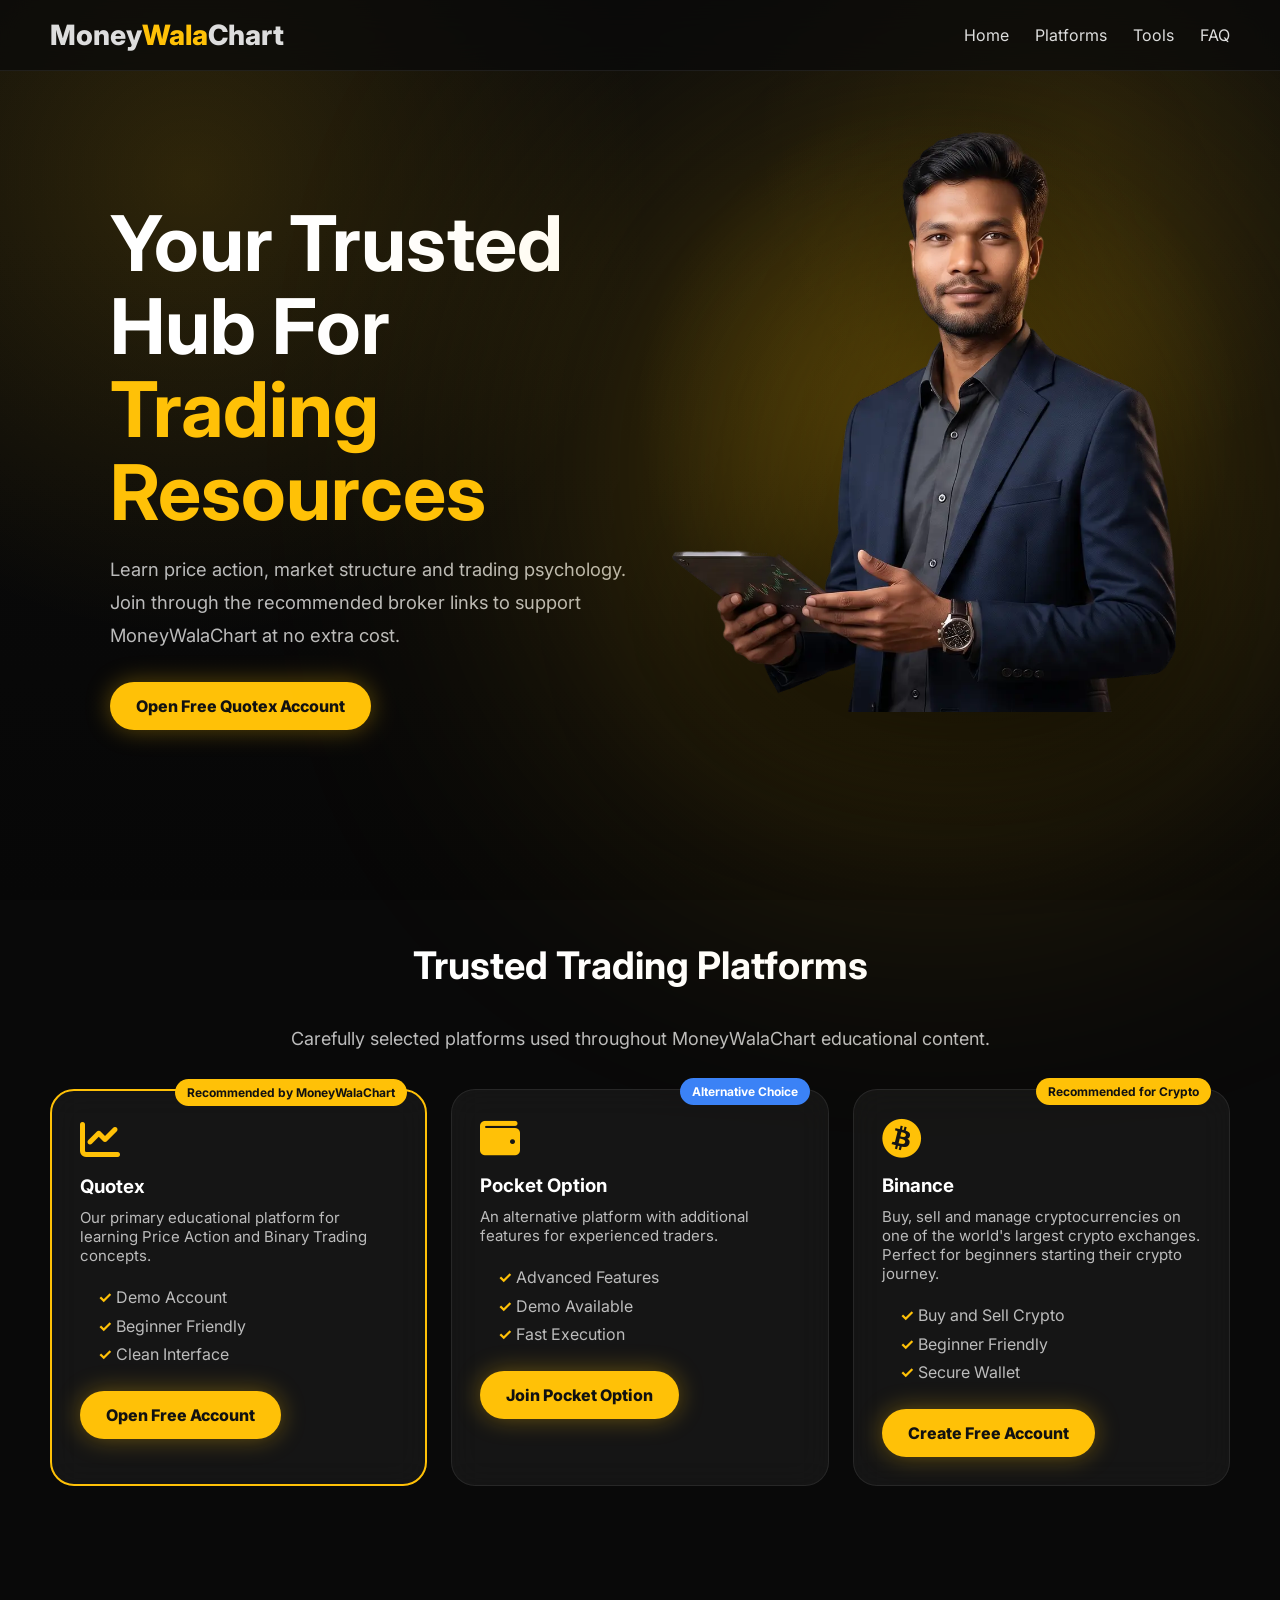
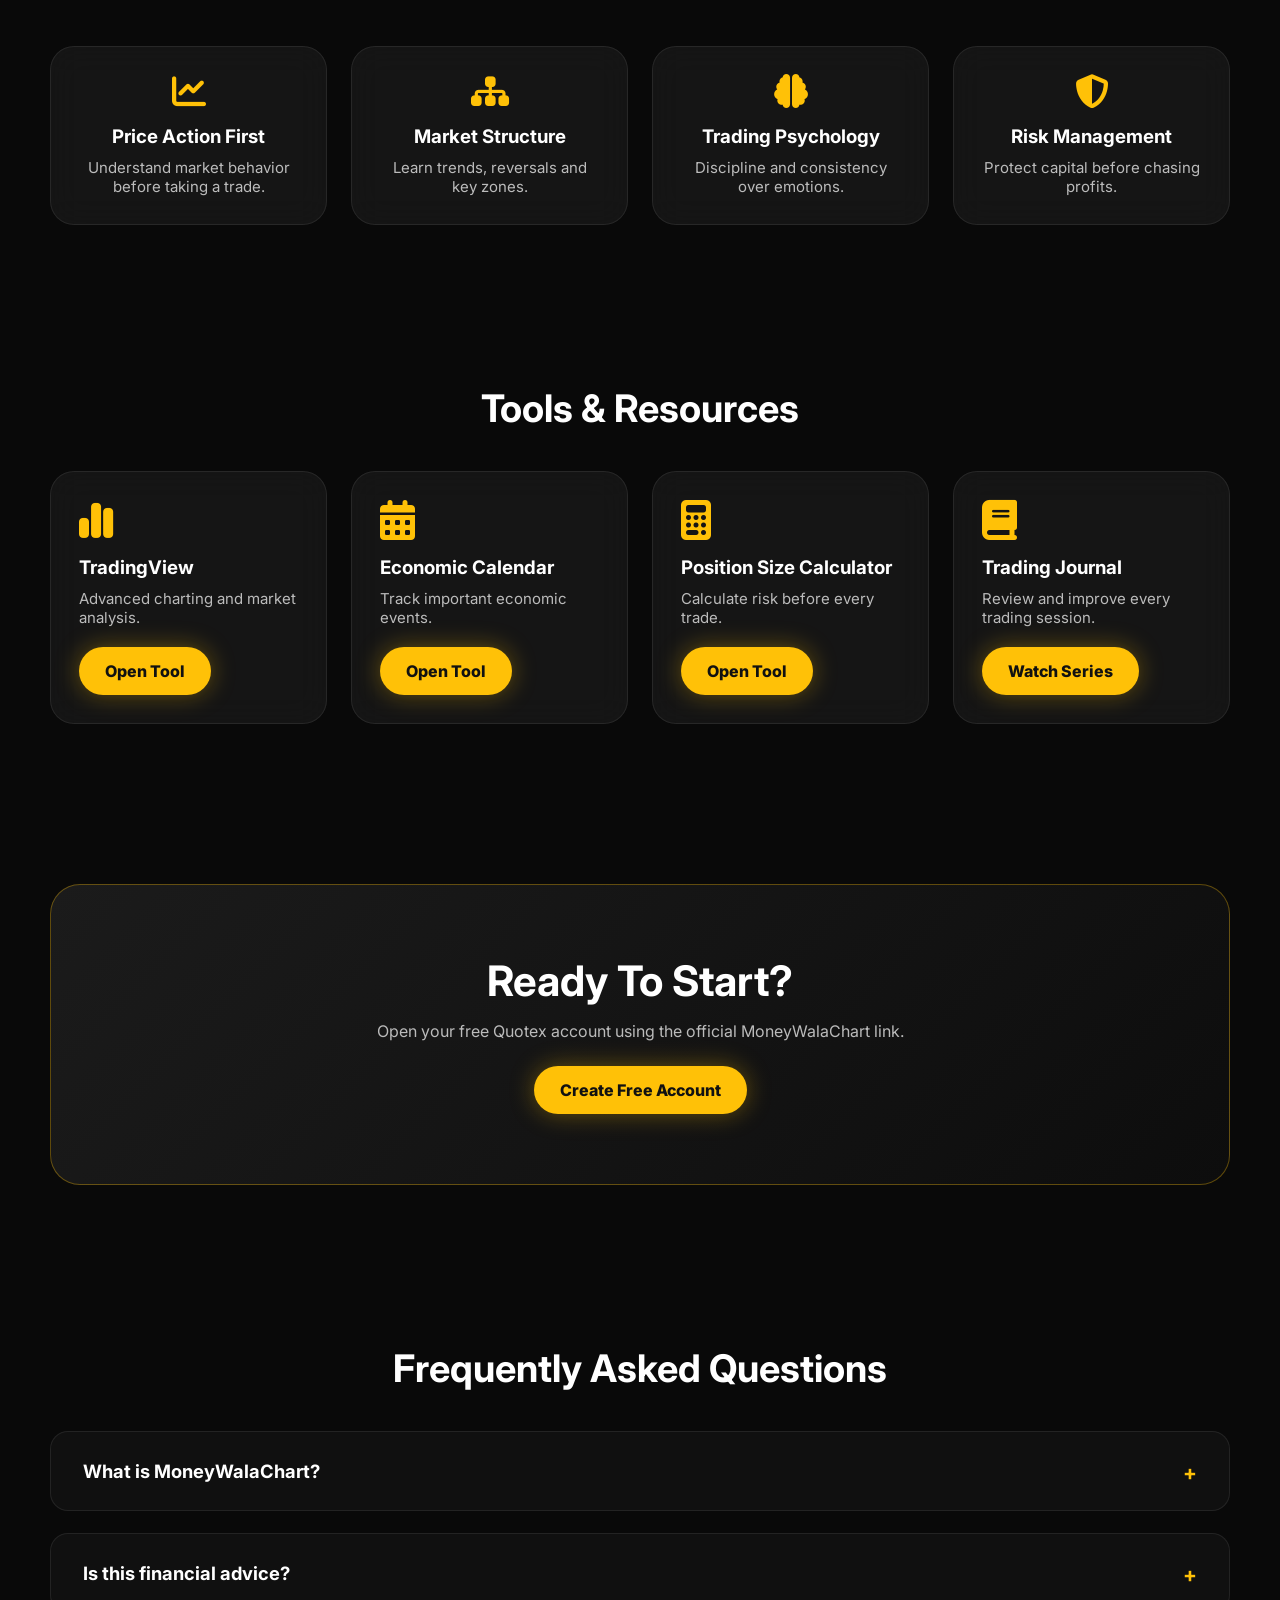
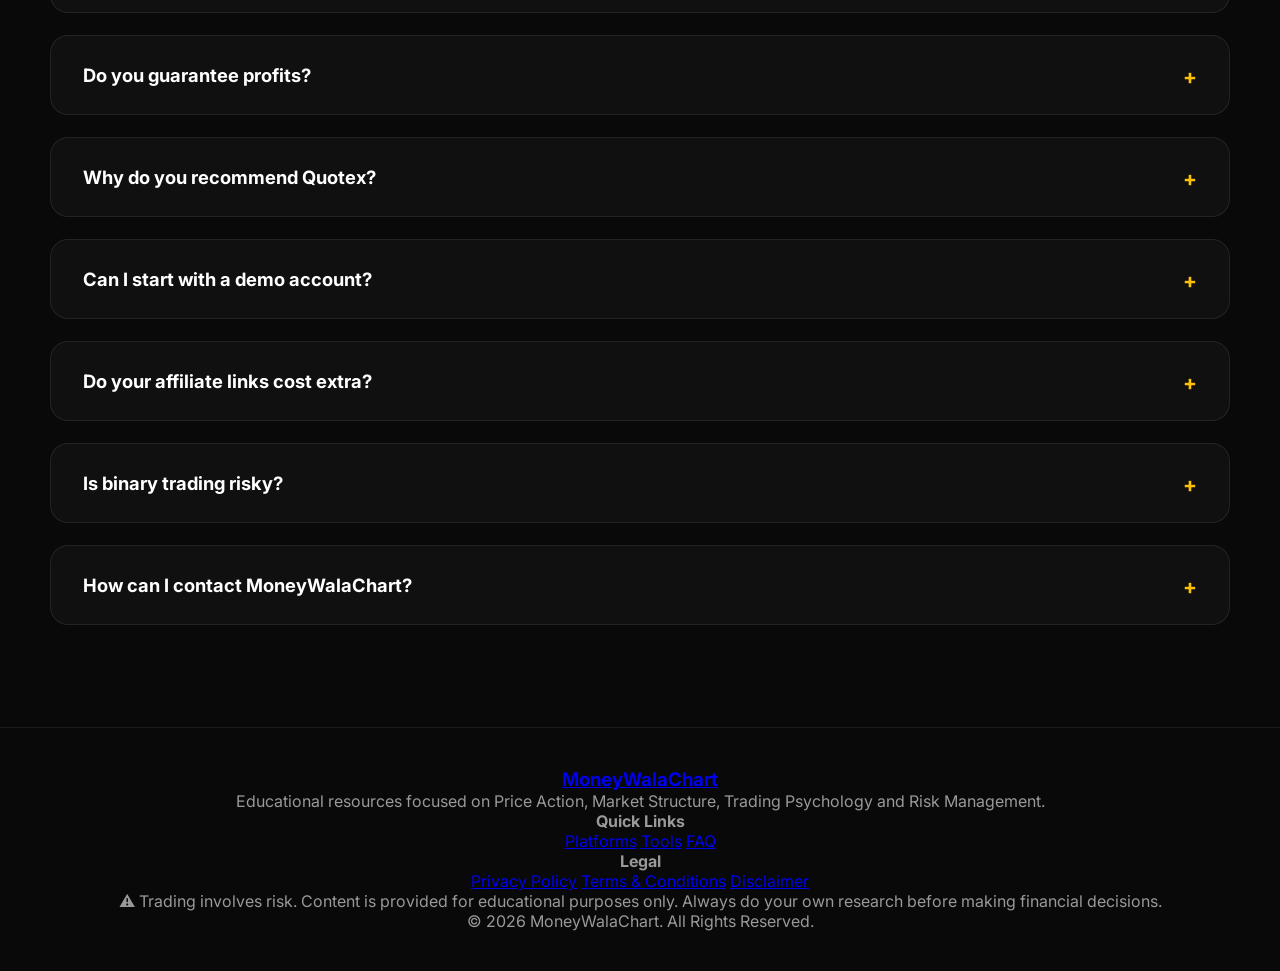
==== index.html @ 5bb5e5fd "Added Binance Referral Link" ====
<!DOCTYPE html>
<html lang="en">
<head>
<meta charset="UTF-8">
<meta name="viewport" content="width=device-width,initial-scale=1">
<title>MoneyWalaChart | Price Action & Binary Trading Education</title>
<link rel="preconnect" href="https://fonts.googleapis.com">
<link rel="preconnect" href="https://fonts.gstatic.com" crossorigin>
<link href="https://fonts.googleapis.com/css2?family=Inter:wght@300;400;600;700;800&display=swap" rel="stylesheet">
<link rel="stylesheet" href="https://cdnjs.cloudflare.com/ajax/libs/font-awesome/6.7.2/css/all.min.css">
<link rel="stylesheet" href="assets/css/style.css">
<!-- Microsoft Clarity -->
<script type="text/javascript">
    (function(c,l,a,r,i,t,y){
        c[a]=c[a]||function(){(c[a].q=c[a].q||[]).push(arguments)};
        t=l.createElement(r);t.async=1;t.src="https://www.clarity.ms/tag/"+i;
        y=l.getElementsByTagName(r)[0];y.parentNode.insertBefore(t,y);
    })(window, document, "clarity", "script", "xj2qyeyoki");
</script>
<!-- Google tag (gtag.js) -->
<script async src="https://www.googletagmanager.com/gtag/js?id=G-Y97266GNBR"></script>
<script>
  window.dataLayer = window.dataLayer || [];
  function gtag(){dataLayer.push(arguments);}
  gtag('js', new Date());

  gtag('config', 'G-Y97266GNBR');
</script>
<!-- SEO -->
<meta name="description" content="Learn Price Action, Market Structure, Risk Management and Trading Psychology through educational content. Explore trusted trading platforms and free trading resources with MoneyWalaChart.">
<link rel="canonical" href="https://moneywalachart.github.io/">
<meta name="robots" content="index,follow">
<meta name="theme-color" content="#FFC107">
<meta name="author" content="MoneyWalaChart">
<meta name="google-site-verification" content="qe-yt8z_mfNlDHAOHx_ZPufcwCNrk4VILTlRYwv19xI" />
<!-- Open Graph -->
<meta property="og:type" content="website">
<meta property="og:title" content="MoneyWalaChart">
<meta property="og:description" content="Price Action • Market Structure • Trading Psychology">
<meta property="og:image" content="https://moneywalachart.github.io/assets/images/og-image.jpg">
<meta property="og:url"  content="https://moneywalachart.github.io/">
<!-- Twitter Card -->
<meta name="twitter:card" content="summary_large_image">
<meta name="twitter:title" content="MoneyWalaChart">
<meta name="twitter:description"
content="Learn Price Action, Market Structure, Risk Management and Trading Psychology.">
<meta name="twitter:image"
content="https://moneywalachart.github.io/assets/images/og-image.jpg">
<!-- Favicons -->
<link rel="icon" href="/favicon/favicon.ico" sizes="any">
<link rel="icon" type="image/png" sizes="32x32" href="/favicon/favicon-32x32.png">
<link rel="icon" type="image/png" sizes="16x16" href="/favicon/favicon-16x16.png">
<link rel="apple-touch-icon" sizes="180x180" href="/favicon/apple-touch-icon.png">
<link rel="manifest" href="/favicon/site.webmanifest">
<meta name="theme-color" content="#111111">

</head>
<body>
<nav>
  <div class="wrap nav">
    <a href="index.html" class="logo">
      Money<span>Wala</span>Chart
    </a>

    <ul>
        <li><a href="/">Home</a></li>
      <li><a href="#platforms">Platforms</a></li>
      <li><a href="#tools">Tools</a></li>
      <li><a href="#faq">FAQ</a></li>
    </ul>
  </div>
</nav>

<div class="wrap hero reveal">
<div>
<h1>Your Trusted Hub For <span class="gold">Trading Resources</span></h1>
<p class="lead">Learn price action, market structure and trading psychology. Join through the recommended broker links to support MoneyWalaChart at no extra cost.</p>
<a class="btn" href="https://broker-qx.pro/sign-up/?lid=767871">Open Free Quotex Account</a>
</div>
<div class="hero-image">

    <div class="glow"></div>

<img
    src="assets/images/hero-vishal.webp"
    alt="Vishal Singh Rana - MoneyWalaChart"
    loading="eager"
    decoding="async">
</div>
</div>

<section class="wrap sec reveal" id="platforms">
<h2 class="title">Trusted Trading Platforms</h2>
<p class="lead" style="text-align:center;max-width:700px;margin:0 auto 40px;">Carefully selected platforms used throughout MoneyWalaChart educational content.</p>
<div class="grid">
<div class="card recommended">
<div class="badge">Recommended by MoneyWalaChart</div>
<i class="fa-solid fa-chart-line"></i>
<h3>Quotex</h3>
<p>Our primary educational platform for learning Price Action and Binary Trading concepts.</p>
<ul style="margin:18px 0 22px 18px;color:#bcbcbc;line-height:1.8">
<li>Demo Account</li><li>Beginner Friendly</li><li>Clean Interface</li>
</ul>
<a class="btn" href="https://broker-qx.pro/?lid=767869">Open Free Account</a>
</div>
<div class="card">
<div class="badge" style="background:#3b82f6;color:#fff;">Alternative Choice</div>
<i class="fa-solid fa-wallet"></i>
<h3>Pocket Option</h3>
<p>An alternative platform with additional features for experienced traders.</p>
<ul style="margin:18px 0 22px 18px;color:#bcbcbc;line-height:1.8">
<li>Advanced Features</li><li>Demo Available</li><li>Fast Execution</li>
</ul>
<a class="btn" href="https://po-ru4.click/cabinet/demo-quick-high-low?utm_campaign=820329&utm_source=affiliate&utm_medium=sr&a=iCI3W9sjIU4Jrz&al=1588134&ac=smart-link&cid=906223&code=WELCOME50">Join Pocket Option</a>
</div>
<div class="card">
<div class="badge">Recommended for Crypto</div>
<i class="fa-brands fa-bitcoin"></i>
<h3>Binance</h3>
<p>Buy, sell and manage cryptocurrencies on one of the world's largest crypto exchanges. Perfect for beginners starting their crypto journey.</p>
<ul style="margin:18px 0 22px 18px;color:#bcbcbc;line-height:1.8">
<li>Buy and Sell Crypto</li><li>Beginner Friendly</li><li>Secure Wallet</li>
</ul>
<a class="btn" href="https://www.binance.com/register?ref=CV0YC70D">Create Free Account</a>
</div>
</div></section>

<section class="wrap sec reveal">
<div class="grid trust-strip">
<div class="card"><i class="fa-solid fa-chart-line"></i><h3>Price Action First</h3><p>Understand market behavior before taking a trade.</p></div>
<div class="card"><i class="fa-solid fa-sitemap"></i><h3>Market Structure</h3><p>Learn trends, reversals and key zones.</p></div>
<div class="card"><i class="fa-solid fa-brain"></i><h3>Trading Psychology</h3><p>Discipline and consistency over emotions.</p></div>
<div class="card"><i class="fa-solid fa-shield-halved"></i><h3>Risk Management</h3><p>Protect capital before chasing profits.</p></div>
</div></section>

<section class="wrap sec reveal" id="tools">
<h2 class="title">Tools & Resources</h2>
<div class="grid">
<div class="card"><i class="fa-solid fa-chart-simple"></i><h3>TradingView</h3><p>Advanced charting and market analysis.</p><br><a class="btn" target="_blank" href="https://www.tradingview.com/">Open Tool</a></div>
<div class="card"><i class="fa-solid fa-calendar-days"></i><h3>Economic Calendar</h3><p>Track important economic events.</p><br><a class="btn" target="_blank" href="https://www.forexfactory.com/calendar">Open Tool</a></div>
<div class="card"><i class="fa-solid fa-calculator"></i><h3>Position Size Calculator</h3><p>Calculate risk before every trade.</p><br><a class="btn" target="_blank" href="https://www.myfxbook.com/forex-calculators/position-size">Open Tool</a></div>
<div class="card"><i class="fa-solid fa-book"></i><h3>Trading Journal</h3><p>Review and improve every trading session.</p><br><a class="btn" href="https://www.youtube.com/playlist?list=PLpbm7ZF7KRvDIVCNud8b6r1x9hRGQ7nwN">Watch Series</a></div>
</div>
</section>

<section class="wrap sec reveal">
<div class="cta">
<h2 style="font-size:42px;margin-bottom:15px">Ready To Start?</h2>
<p style="color:#bbb;margin-bottom:25px">Open your free Quotex account using the official MoneyWalaChart link.</p>
<a class="btn" href="https://broker-qx.pro/sign-up/?lid=767871">Create Free Account</a>
</div>
</section>

<section class="wrap sec faq reveal" id="faq">
<h2 class="title">Frequently Asked Questions</h2>
<details><summary>What is MoneyWalaChart?</summary><p>MoneyWalaChart is an educational platform focused on Price Action, Market Structure, Risk Management and Trading Psychology.</p></details>
<details><summary>Is this financial advice?</summary><p>No. Everything shared is for educational purposes only and should not be treated as financial or investment advice.</p></details>
<details><summary>Do you guarantee profits?</summary><p>No. Trading involves substantial risk and no profits are guaranteed.</p></details>
<details><summary>Why do you recommend Quotex?</summary><p>It is one of the platforms used in our educational demonstrations. Always evaluate whether it suits your own needs.</p></details>
<details><summary>Can I start with a demo account?</summary><p>Yes. We strongly recommend practicing on a demo account before risking real money.</p></details>
<details><summary>Do your affiliate links cost extra?</summary><p>No. If you register through our links we may earn a commission at no extra cost to you.</p></details>
<details><summary>Is binary trading risky?</summary><p>Yes. Only trade money you can afford to lose.</p></details>
<details><summary>How can I contact MoneyWalaChart?</summary><p>For now, the best place is through the YouTube channel and future contact page.</p></details>
</section>

<footer>
    <div class="footer-container">

        <div class="footer-brand">
            <h3>
<a href="/" class="footer-logo">
Money<span>Wala</span>Chart
</a>
</h3>
            <p>
                Educational resources focused on Price Action,
                Market Structure, Trading Psychology and Risk Management.
            </p>
        </div>

        <div class="footer-links">

            <div class="footer-column">
                <h4>Quick Links</h4>

                <a href="#platforms">Platforms</a>
                <a href="#tools">Tools</a>
                <a href="#faq">FAQ</a>
            </div>

            <div class="footer-column">
                <h4>Legal</h4>

                <a href="/pages/privacy.html">Privacy Policy</a>

                <a href="/pages/terms.html">Terms & Conditions</a>

                <a href="/pages/disclaimer.html">Disclaimer</a>
            </div>

        </div>

    </div>

    <div class="footer-bottom">

        <p>
            ⚠ Trading involves risk. Content is provided for educational purposes only.
            Always do your own research before making financial decisions.
        </p>

        <p>
            © 2026 MoneyWalaChart. All Rights Reserved.
        </p>

    </div>

</footer>

<script src="assets/js/script.js"></script>
</body>
</html>
---- assets/css/style.css ----
*{margin:0;padding:0;box-sizing:border-box}
html{scroll-behavior:smooth}
body{font-family:Inter,sans-serif;background:#090909;color:#fff}
body:before{content:"";position:fixed;inset:0;background:
radial-gradient(circle at 15% 20%,rgba(255,193,7,.15),transparent 35%),
radial-gradient(circle at 85% 15%,rgba(255,193,7,.08),transparent 25%),
linear-gradient(#0b0b0b,#070707);z-index:-2}
.wrap{max-width:1180px;margin:auto;padding:0 20px}
nav{position:sticky;top:0;background:rgba(10,10,10,.75);backdrop-filter:blur(16px);border-bottom:1px solid rgba(255,255,255,.08);z-index:99}
.nav{display:flex;justify-content:space-between;align-items:center;padding:18px 0}
.logo{font-size:28px;font-weight:800}.logo span{color:#ffc107}
nav ul{display:flex;list-style:none;gap:26px}
nav a{text-decoration:none;color:#ddd}
.btn{display:inline-block;background:#ffc107;color:#111;padding:14px 26px;border-radius:999px;font-weight:800;text-decoration:none;box-shadow:0 0 25px rgba(255,193,7,.35);transition:.3s}
.btn:hover{transform:translateY(-3px)}
.hero{display:grid;grid-template-columns:1.1fr 1fr;gap:20px;align-items:center;padding:90px 0;min-height:85vh;}
h1{font-size:58px;line-height:1.1;margin-bottom:18px}
.gold{color:#ffc107}
.lead{color:#bbb;font-size:18px;margin-bottom:30px}
.mock{height:420px;border-radius:28px;background:linear-gradient(145deg,#161616,#0d0d0d);border:1px solid rgba(255,255,255,.08);display:flex;align-items:center;justify-content:center;position:relative;overflow:hidden}
.mock:before{content:"📈";font-size:140px;opacity:.12}
.mock:after{content:"";position:absolute;width:240px;height:240px;border-radius:50%;background:#ffc10722;filter:blur(60px)}
.sec{padding:80px 0}
.title{text-align:center;font-size:38px;margin-bottom:40px}
.grid{display:grid;grid-template-columns:repeat(auto-fit,minmax(250px,1fr));gap:24px}
.card{background:rgba(255,255,255,.05);backdrop-filter:blur(16px);border:1px solid rgba(255,255,255,.08);padding:28px;border-radius:24px;transition:.35s}
.card:hover{transform:translateY(-8px);border-color:#ffc107}
.card i{font-size:40px;color:#ffc107;margin-bottom:16px}
.card h3{margin-bottom:10px}
.card p{color:#bcbcbc;font-size:15px}
.recommended{border:2px solid #ffc107;position:relative}
.badge{position:absolute;top:-12px;right:18px;background:#ffc107;color:#111;padding:6px 12px;border-radius:999px;font-size:12px;font-weight:700}
.stats{display:grid;grid-template-columns:repeat(4,1fr);gap:20px;text-align:center}
.stat{padding:25px;background:#101010;border-radius:18px}
.stat h2{color:#ffc107;font-size:40px}
.faq details{background:#111;padding:18px;border-radius:16px;margin:12px 0}
.cta{background:linear-gradient(135deg,#1b1b1b,#0d0d0d);padding:70px;border-radius:30px;text-align:center;border:1px solid #ffc10755}
footer{padding:40px 0;color:#999;text-align:center;border-top:1px solid rgba(255,255,255,.08)}
.reveal{opacity:0;transform:translateY(30px);transition:1s}
.reveal.show{opacity:1;transform:none}
@media(max-width:850px){
.hero{grid-template-columns:1fr}
h1{font-size:42px}
nav ul{display:none}
.stats{grid-template-columns:repeat(2,1fr)}
}
  
  .hero-image{
    position:relative;
    display:flex;
    justify-content:center;
    align-items:center;
    margin-right:-30px;
}

.hero-image img{

    width:115%;
    max-width:620px;

    z-index:2;

    position:relative;

    filter:drop-shadow(0 35px 70px rgba(0,0,0,.55));

    animation:float 5s ease-in-out infinite;
    
    transform: translateY(-60px);
  background: radial-gradient(circle, rgba(255,193,7,.18), transparent 70%);
}

.glow{

    position:absolute;

    width:650px;

    height:650px;

    background:#ffc107;

    border-radius:50%;

    filter:blur(160px);

    opacity:.28;

}

@keyframes float{

0%{

transform:translateY(0px);

}

50%{

transform:translateY(-10px);

}

100%{

transform:translateY(0px);

}

}


/* FAQ Premium Update */
.faq details{
  margin-bottom:22px;
  padding:28px 32px;
  border:1px solid rgba(255,255,255,.08);
  border-radius:18px;
  background:rgba(255,255,255,.03);
  transition:.35s ease;
}
.faq details[open]{
  border-color:#FFC10755;
  box-shadow:0 0 0 1px rgba(255,193,7,.15),0 10px 30px rgba(0,0,0,.25);
}
.faq summary{
  cursor:pointer;
  font-size:1.15rem;
  font-weight:700;
  list-style:none;
  margin:0;
}
.faq summary::-webkit-details-marker{display:none;}
.faq summary::after{
  content:'+';
  float:right;
  color:#FFC107;
  font-size:1.3rem;
  transition:.3s;
}
.faq details[open] summary::after{content:'−';transform:rotate(180deg);}
.faq details p{
  margin-top:18px;
  line-height:1.9;
  color:#cfcfcf;
}


/* MWWS v0.4 Responsive Hero Fix */
.hero{
padding-left:clamp(24px,5vw,60px);
padding-right:clamp(24px,5vw,60px);
}
.hero h1{
font-size:clamp(2.5rem,7vw,4.8rem);
line-height:1.08;
}
.hero .lead{
font-size:clamp(1rem,2.5vw,1.15rem);
line-height:1.8;
max-width:640px;
}
@media (max-width:768px){
.hero{
grid-template-columns:1fr;
gap:42px;
padding:90px 24px 60px;
text-align:left;
}
.hero-image{
justify-content:center!important;
margin-right:0!important;
}
.hero-image img{
width:min(100%,340px)!important;
transform:none!important;
}
.btn{
width:100%;
text-align:center;
}
nav .nav{
padding-left:20px;
padding-right:20px;
}
.faq details{
padding:28px 24px;
margin-bottom:18px;
}
.faq details p{
margin-top:18px;
line-height:1.9;
}
}

.trust-strip .card{text-align:center}
.trust-strip .card i{font-size:34px}
#platforms .card ul{padding-left:0;list-style:none}
#platforms .card ul li:before{content:'✓ ';color:#FFC107;font-weight:bold}
#platforms .lead{color:#bcbcbc}
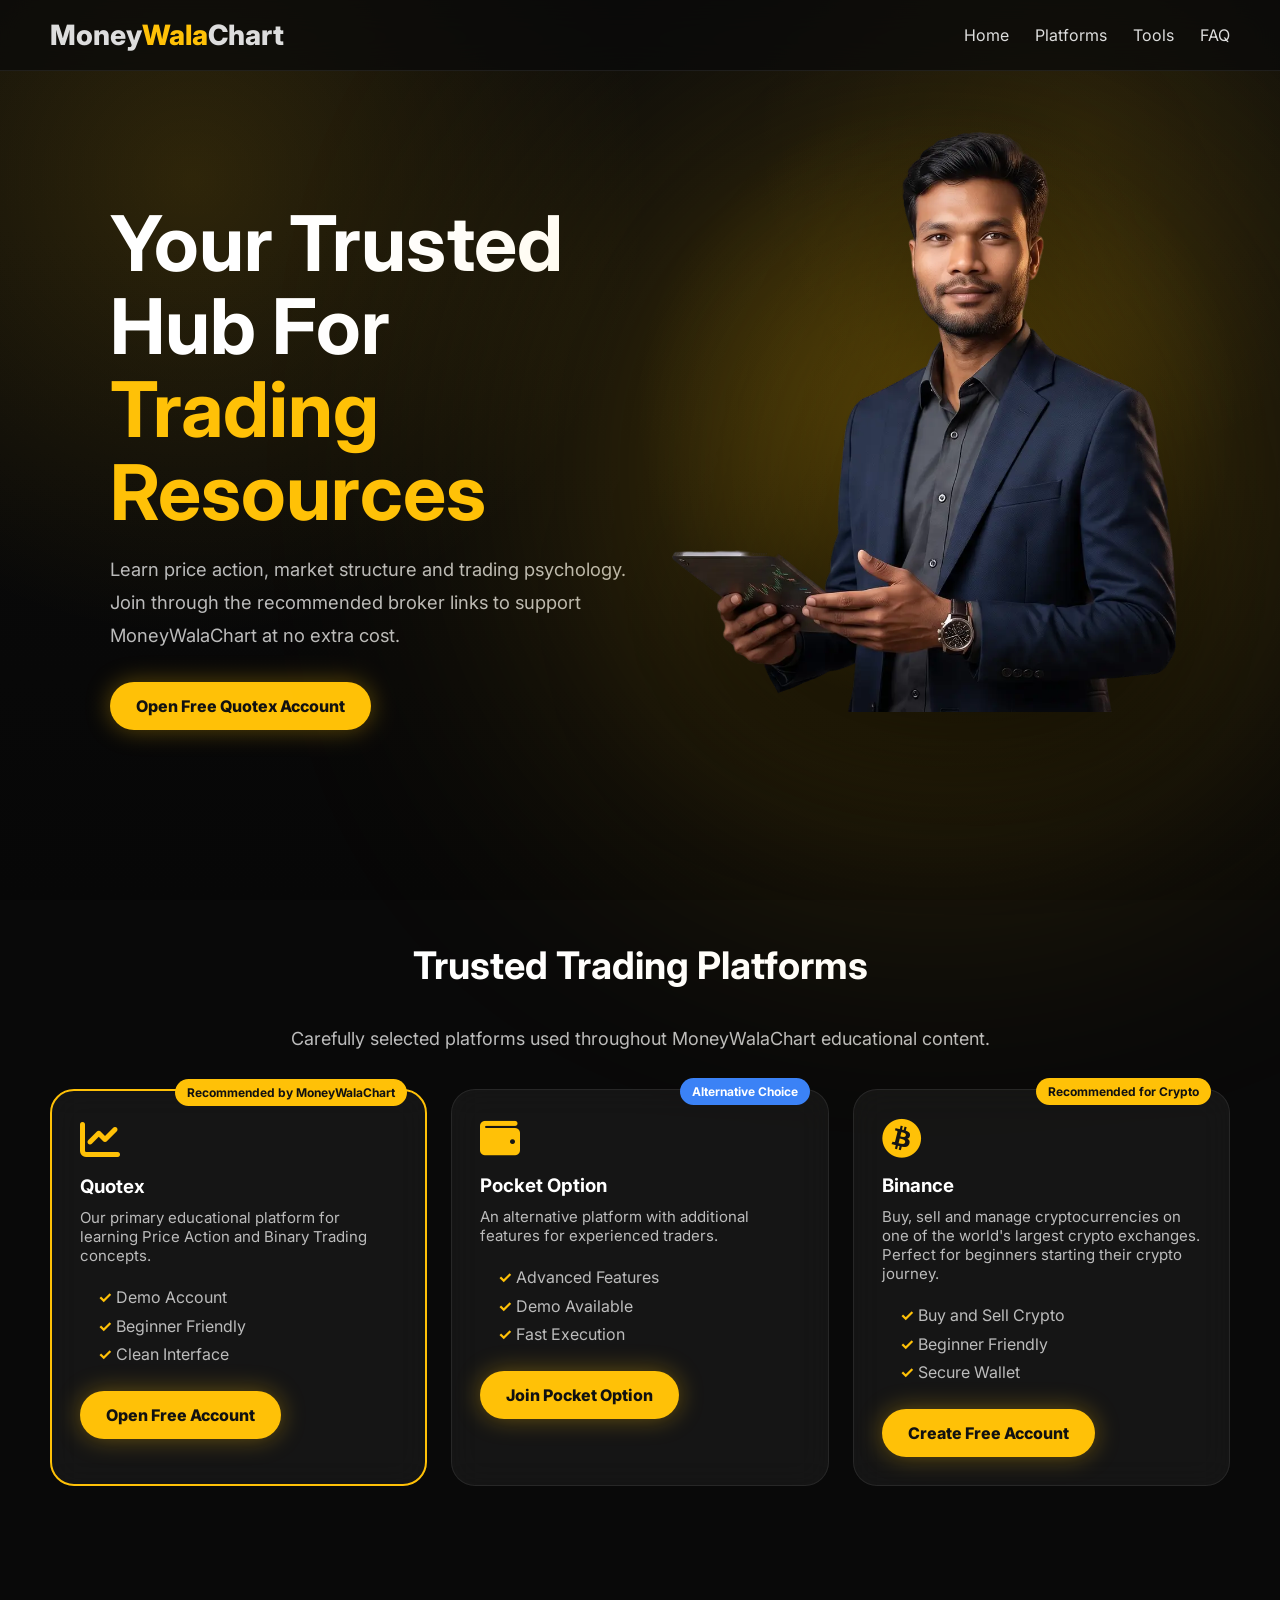
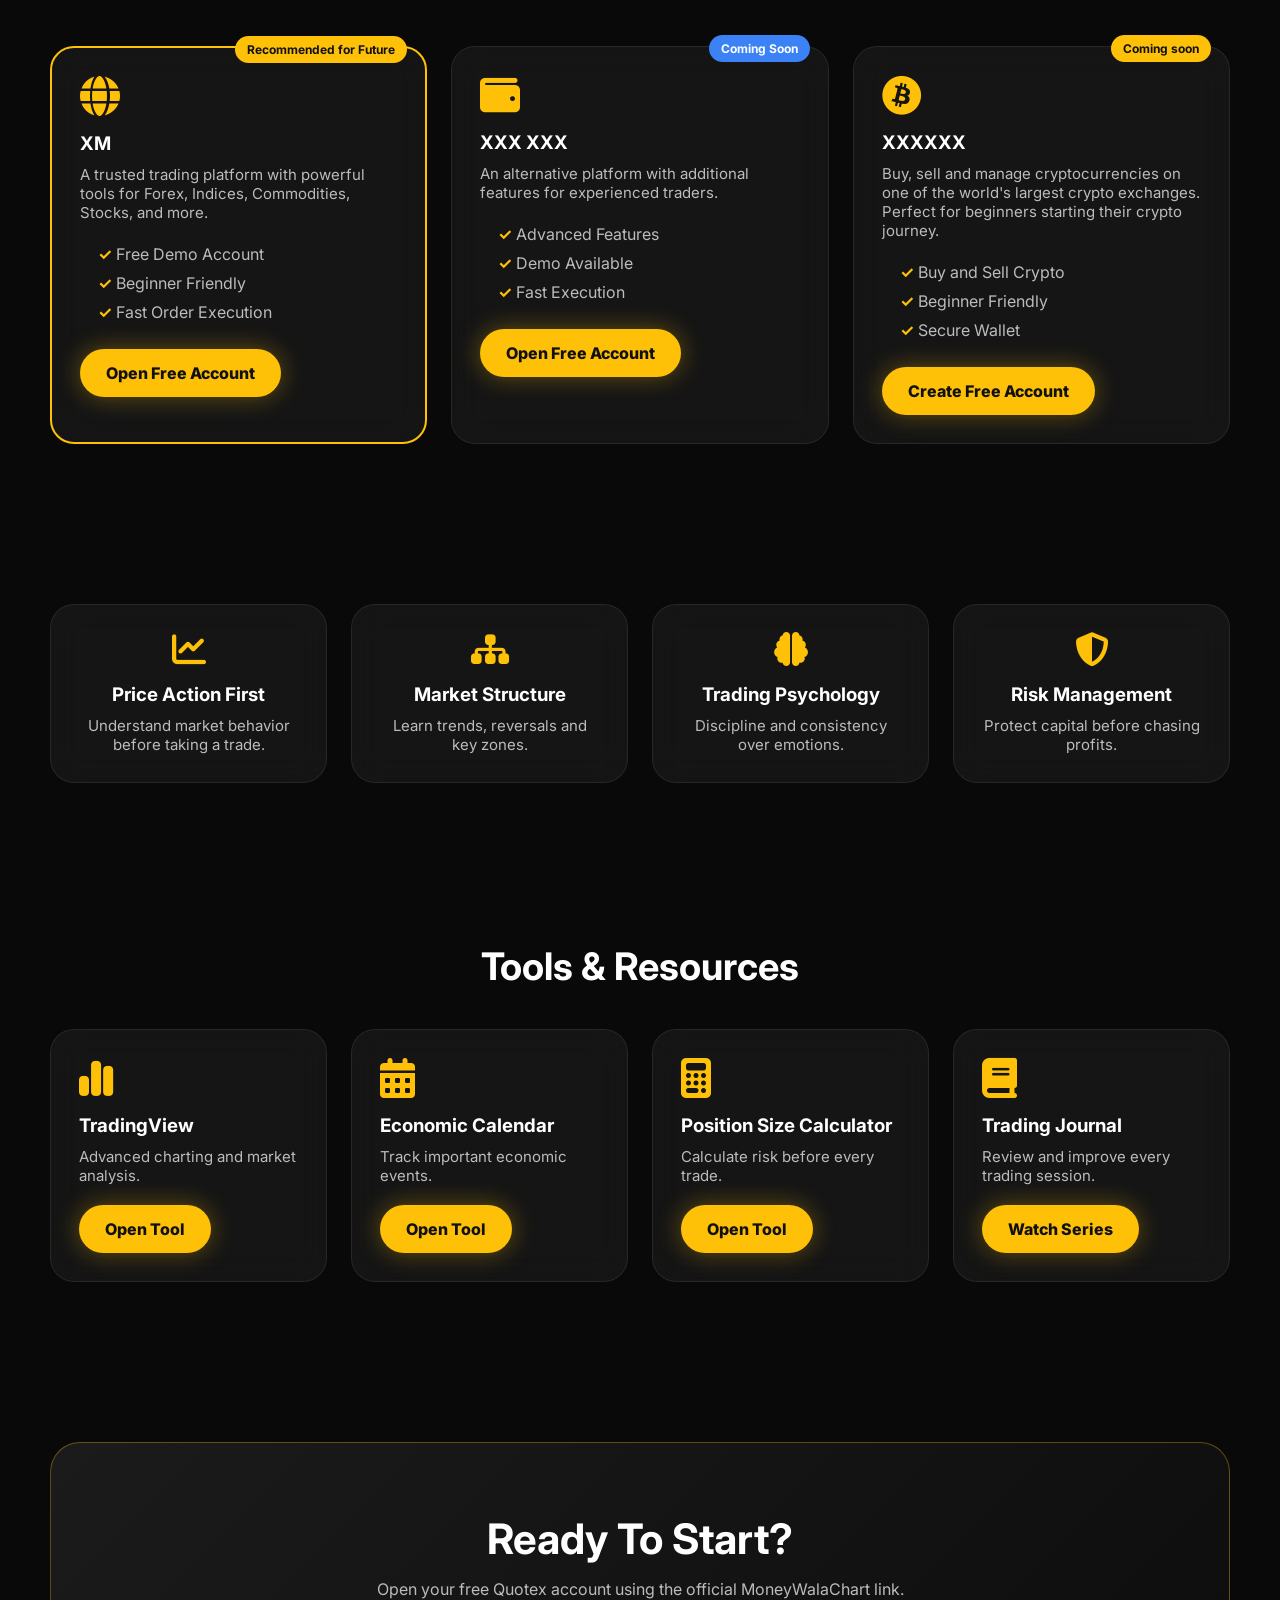
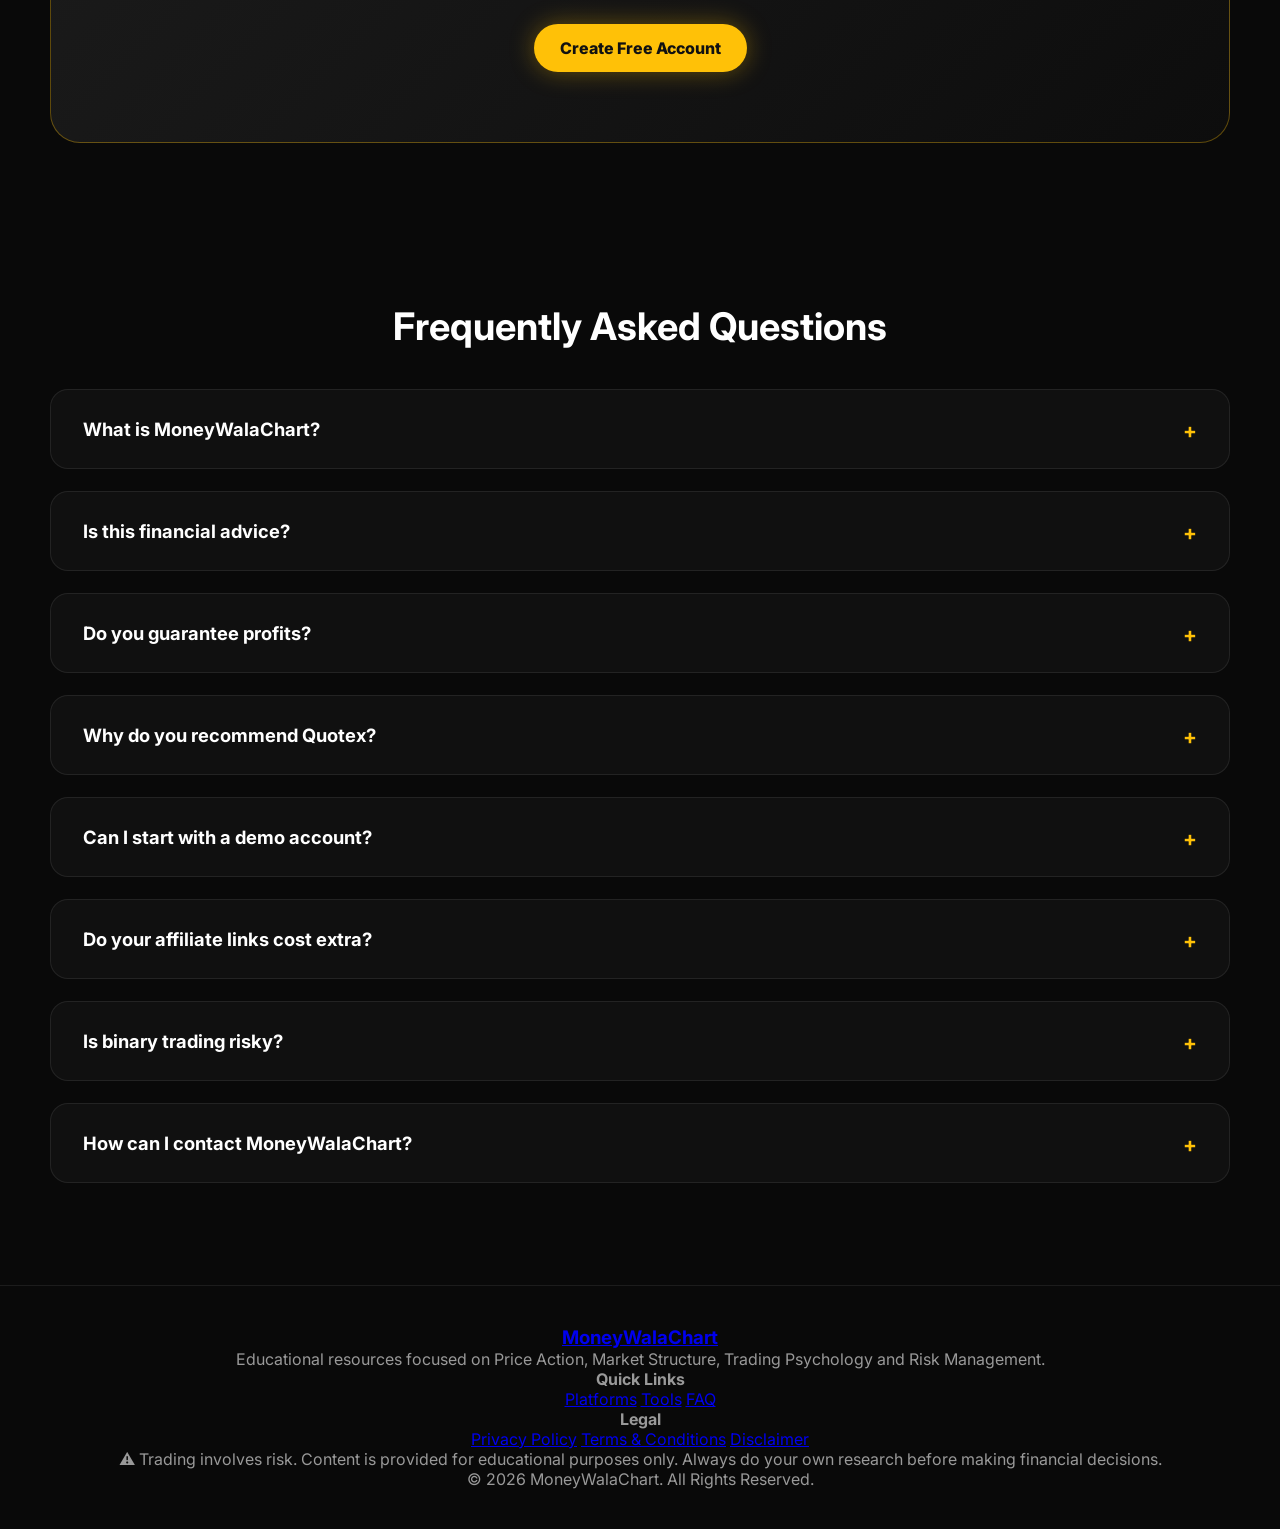
==== commit 6e036fdb: "Added Sections" ====
--- a/index.html
+++ b/index.html
@@ -101,7 +101,7 @@
 <ul style="margin:18px 0 22px 18px;color:#bcbcbc;line-height:1.8">
 <li>Demo Account</li><li>Beginner Friendly</li><li>Clean Interface</li>
 </ul>
-<a class="btn" href="https://broker-qx.pro/?lid=767869">Open Free Account</a>
+<a class="btn" href="https://broker-qx.pro/sign-up/?lid=767871">Open Free Account</a>
 </div>
 <div class="card">
 <div class="badge" style="background:#3b82f6;color:#fff;">Alternative Choice</div>
@@ -111,7 +111,7 @@
 <ul style="margin:18px 0 22px 18px;color:#bcbcbc;line-height:1.8">
 <li>Advanced Features</li><li>Demo Available</li><li>Fast Execution</li>
 </ul>
-<a class="btn" href="https://po-ru4.click/cabinet/demo-quick-high-low?utm_campaign=820329&utm_source=affiliate&utm_medium=sr&a=iCI3W9sjIU4Jrz&al=1588134&ac=smart-link&cid=906223&code=WELCOME50">Join Pocket Option</a>
+<a class="btn" href="https://u3.shortink.io/register?utm_campaign=820329&utm_source=affiliate&utm_medium=sr&a=iCI3W9sjIU4Jrz&al=1781253&ac=registrationwebsite&cid=968921&code=50START">Join Pocket Option</a>
 </div>
 <div class="card">
 <div class="badge">Recommended for Crypto</div>
@@ -122,6 +122,40 @@
 <li>Buy and Sell Crypto</li><li>Beginner Friendly</li><li>Secure Wallet</li>
 </ul>
 <a class="btn" href="https://www.binance.com/register?ref=CV0YC70D">Create Free Account</a>
+</div>
+</div></section>
+
+<section class="wrap sec reveal" id="platforms">
+<div class="grid">
+<div class="card recommended">
+<div class="badge">Recommended for Future</div>
+<i class="fa-solid fa-globe"></i>
+<h3>XM</h3>
+<p>A trusted trading platform with powerful tools for Forex, Indices, Commodities, Stocks, and more.</p>
+<ul style="margin:18px 0 22px 18px;color:#bcbcbc;line-height:1.8">
+<li>Free Demo Account</li><li>Beginner Friendly</li><li>Fast Order Execution</li>
+</ul>
+<a class="btn" href="https://affs.click/YX56B">Open Free Account</a>
+</div>
+<div class="card">
+<div class="badge" style="background:#3b82f6;color:#fff;">Coming Soon</div>
+<i class="fa-solid fa-wallet"></i>
+<h3>XXX XXX</h3>
+<p>An alternative platform with additional features for experienced traders.</p>
+<ul style="margin:18px 0 22px 18px;color:#bcbcbc;line-height:1.8">
+<li>Advanced Features</li><li>Demo Available</li><li>Fast Execution</li>
+</ul>
+<a class="btn" href="###">Open Free Account</a>
+</div>
+<div class="card">
+<div class="badge">Coming soon</div>
+<i class="fa-brands fa-bitcoin"></i>
+<h3>XXXXXX</h3>
+<p>Buy, sell and manage cryptocurrencies on one of the world's largest crypto exchanges. Perfect for beginners starting their crypto journey.</p>
+<ul style="margin:18px 0 22px 18px;color:#bcbcbc;line-height:1.8">
+<li>Buy and Sell Crypto</li><li>Beginner Friendly</li><li>Secure Wallet</li>
+</ul>
+<a class="btn" href="###">Create Free Account</a>
 </div>
 </div></section>
 
@@ -136,10 +170,10 @@
 <section class="wrap sec reveal" id="tools">
 <h2 class="title">Tools & Resources</h2>
 <div class="grid">
-<div class="card"><i class="fa-solid fa-chart-simple"></i><h3>TradingView</h3><p>Advanced charting and market analysis.</p><br><a class="btn" target="_blank" href="https://www.tradingview.com/">Open Tool</a></div>
+<div class="card"><i class="fa-solid fa-chart-simple"></i><h3>TradingView</h3><p>Advanced charting and market analysis.</p><br><a class="btn" target="_blank" href="https://in.tradingview.com/?aff_id=168829">Open Tool</a></div>
 <div class="card"><i class="fa-solid fa-calendar-days"></i><h3>Economic Calendar</h3><p>Track important economic events.</p><br><a class="btn" target="_blank" href="https://www.forexfactory.com/calendar">Open Tool</a></div>
 <div class="card"><i class="fa-solid fa-calculator"></i><h3>Position Size Calculator</h3><p>Calculate risk before every trade.</p><br><a class="btn" target="_blank" href="https://www.myfxbook.com/forex-calculators/position-size">Open Tool</a></div>
-<div class="card"><i class="fa-solid fa-book"></i><h3>Trading Journal</h3><p>Review and improve every trading session.</p><br><a class="btn" href="https://www.youtube.com/playlist?list=PLpbm7ZF7KRvDIVCNud8b6r1x9hRGQ7nwN">Watch Series</a></div>
+<div class="card"><i class="fa-solid fa-book"></i><h3>Trading Journal</h3><p>Review and improve every trading session.</p><br><a class="btn" href="https://www.youtube.com/playlist?list=PLJ0Ptmvsag3c">Watch Series</a></div>
 </div>
 </section>
 
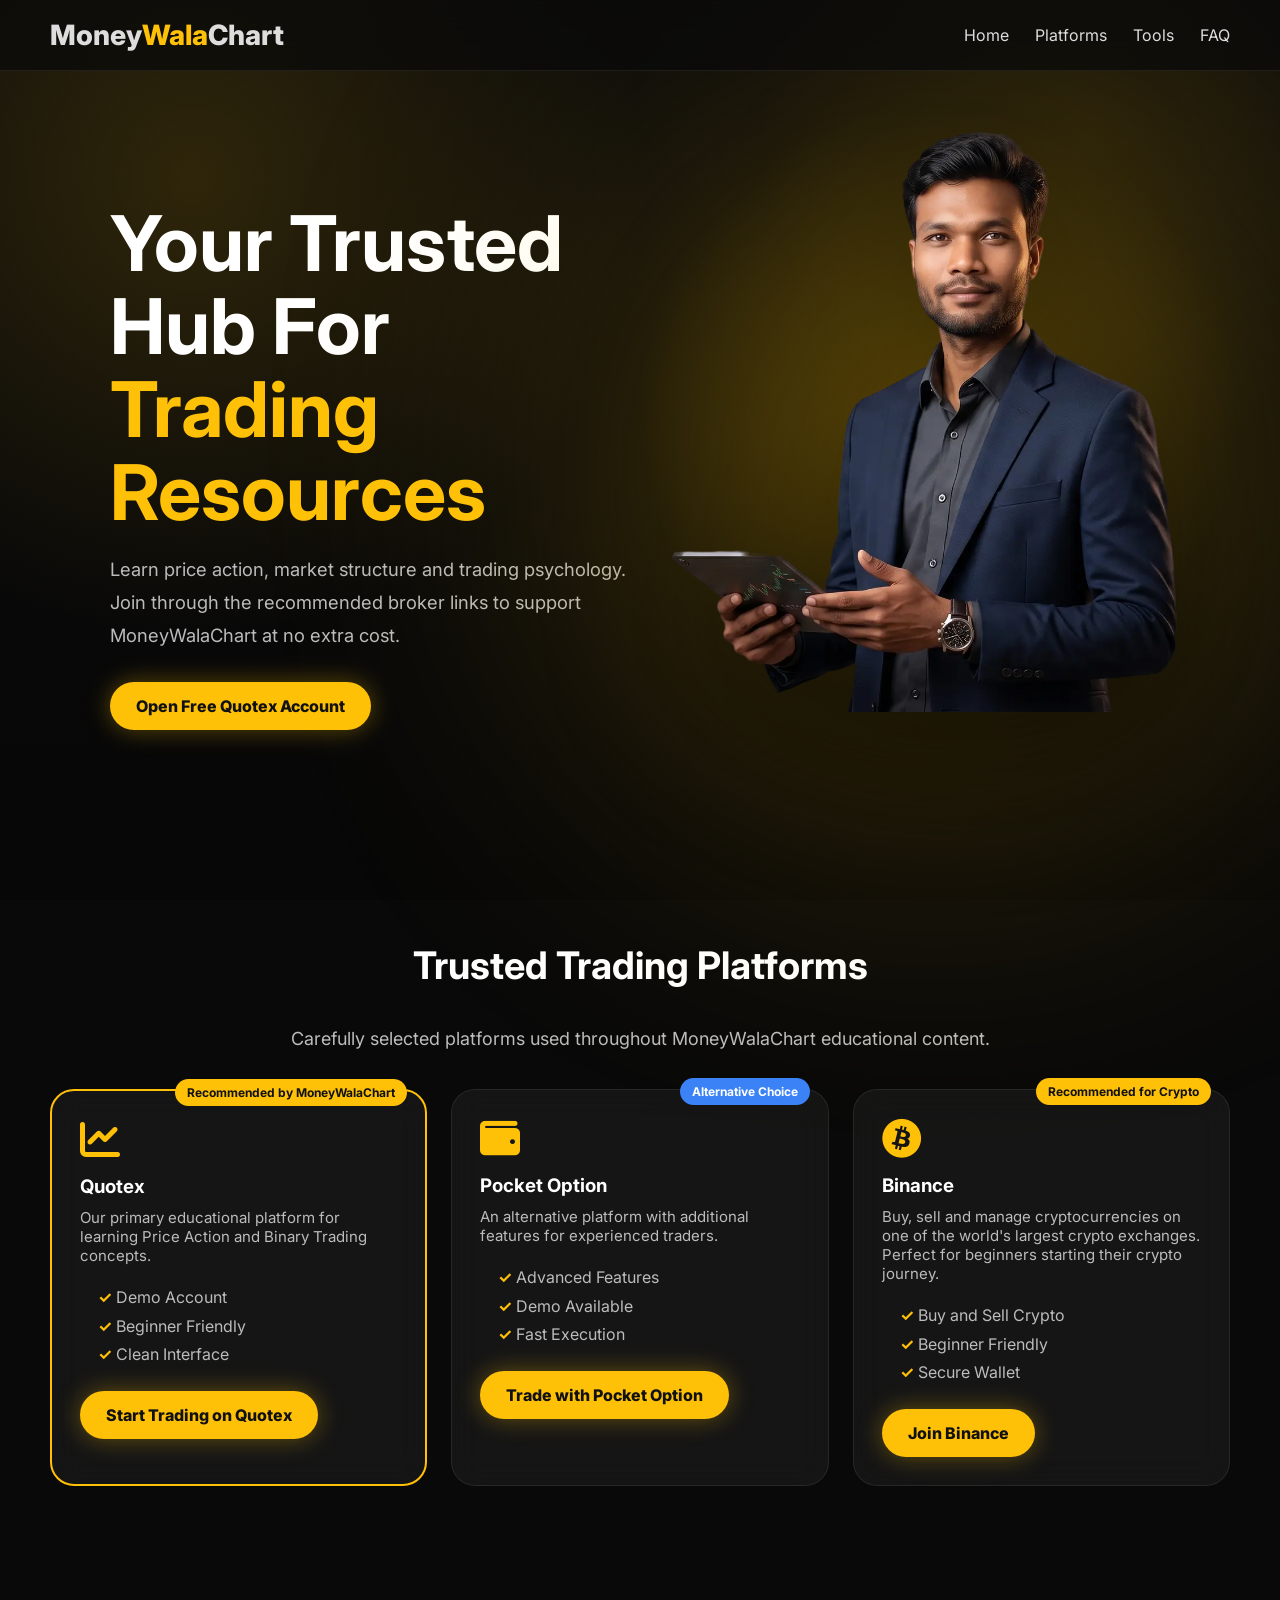
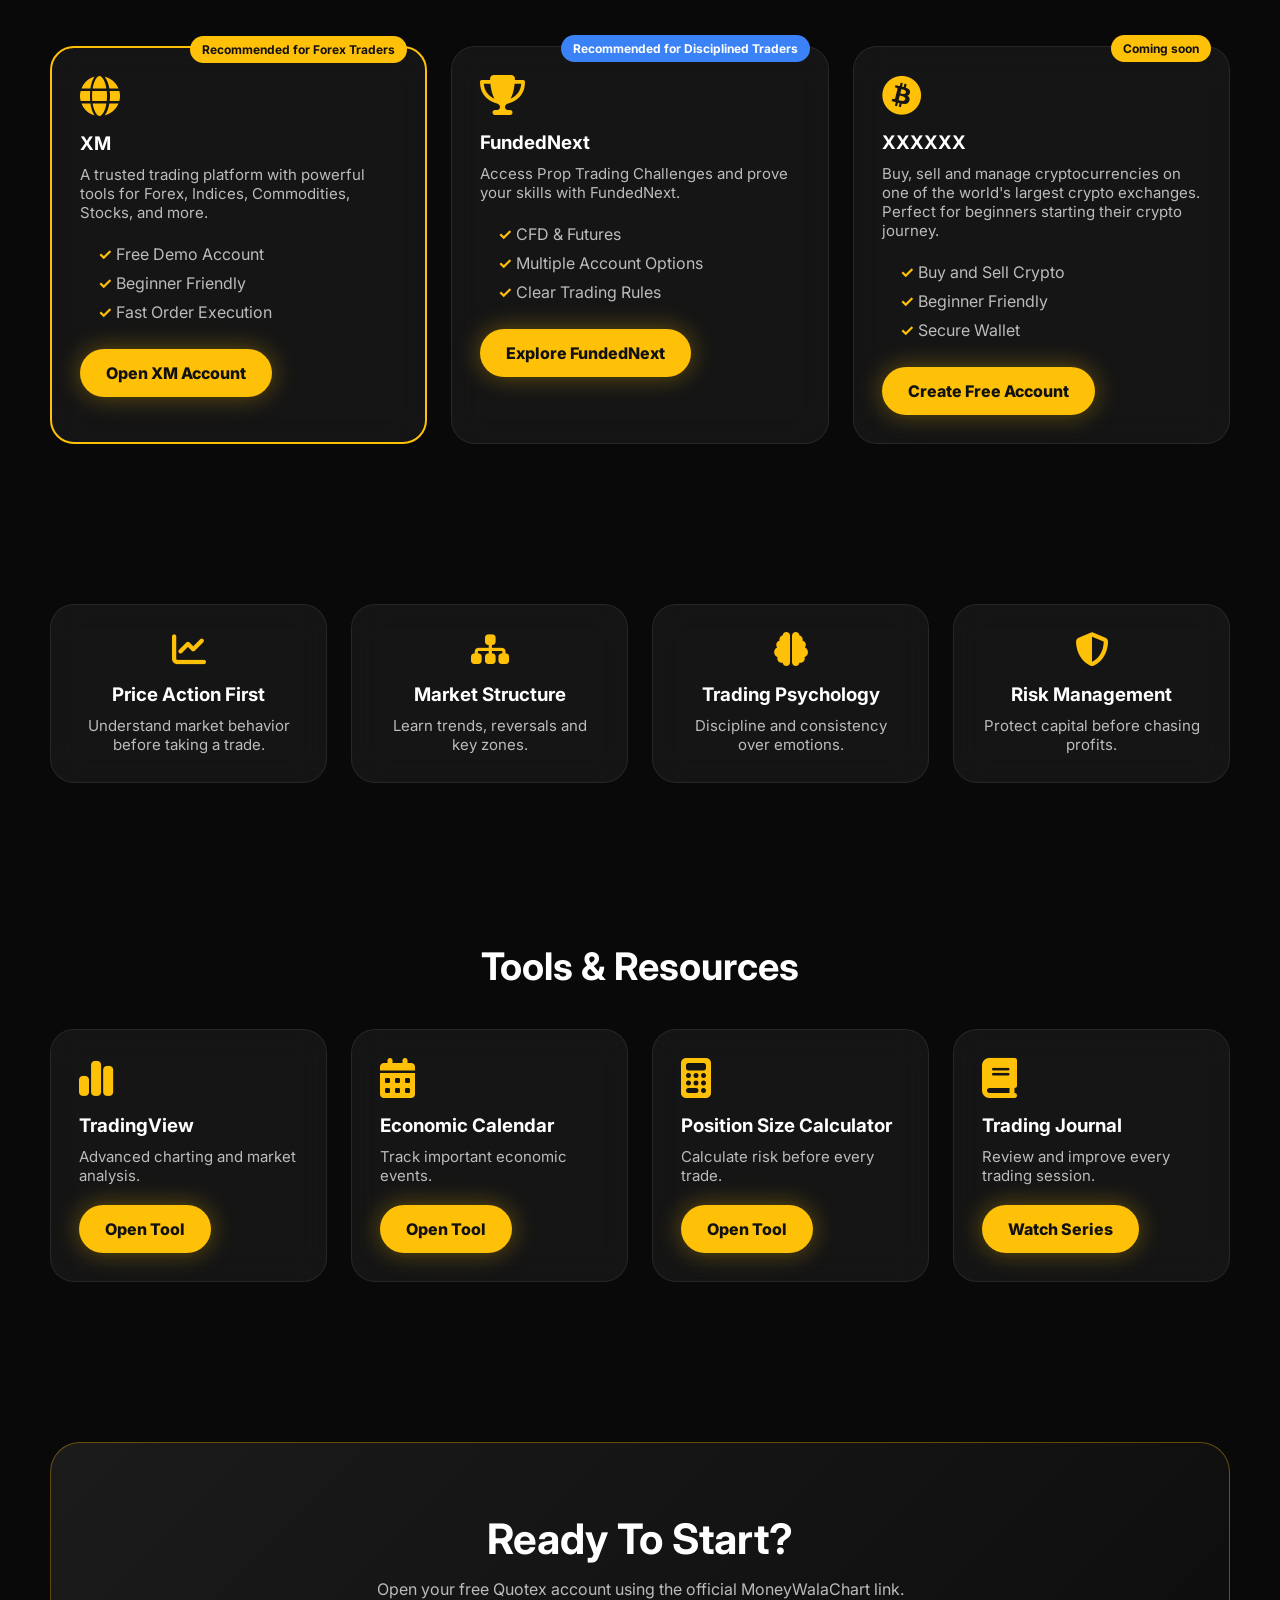
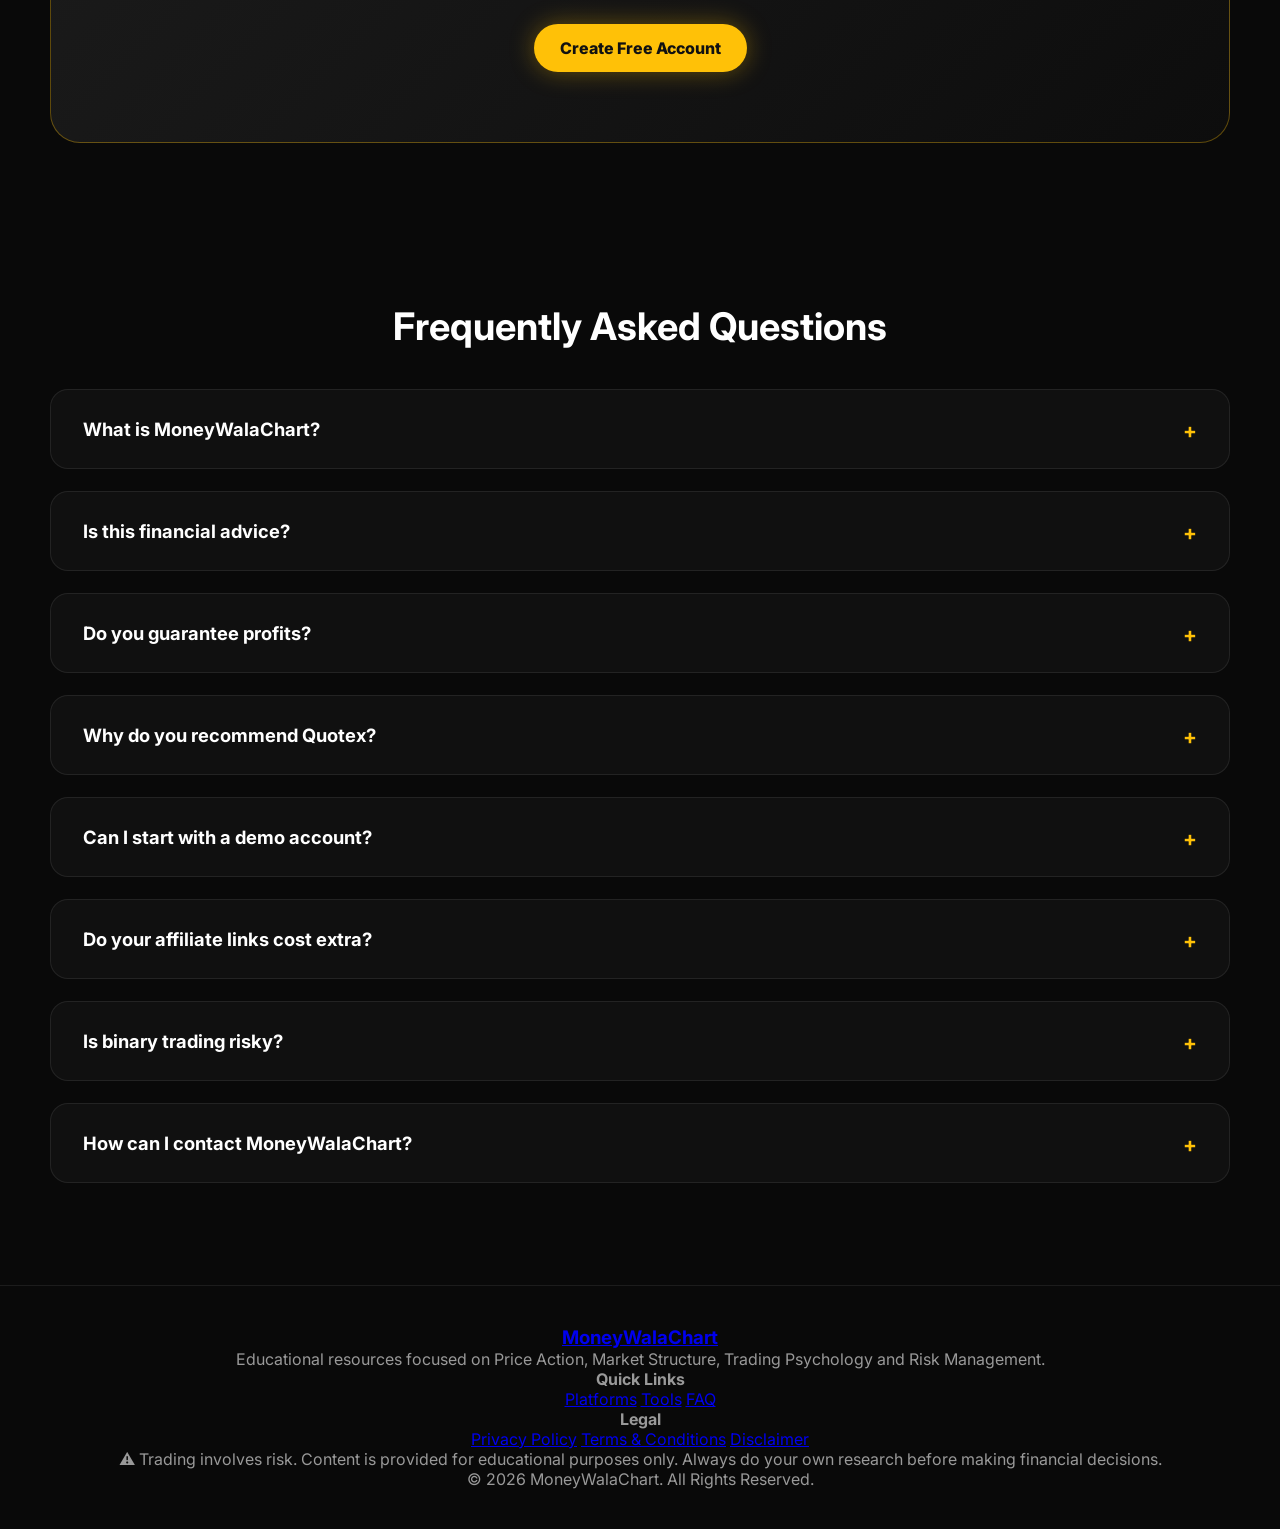
==== commit 69284670: "Updated Sections" ====
--- a/index.html
+++ b/index.html
@@ -101,7 +101,7 @@
 <ul style="margin:18px 0 22px 18px;color:#bcbcbc;line-height:1.8">
 <li>Demo Account</li><li>Beginner Friendly</li><li>Clean Interface</li>
 </ul>
-<a class="btn" href="https://broker-qx.pro/sign-up/?lid=767871">Open Free Account</a>
+<a class="btn" href="https://broker-qx.pro/sign-up/?lid=767871">Start Trading on Quotex</a>
 </div>
 <div class="card">
 <div class="badge" style="background:#3b82f6;color:#fff;">Alternative Choice</div>
@@ -111,7 +111,7 @@
 <ul style="margin:18px 0 22px 18px;color:#bcbcbc;line-height:1.8">
 <li>Advanced Features</li><li>Demo Available</li><li>Fast Execution</li>
 </ul>
-<a class="btn" href="https://u3.shortink.io/register?utm_campaign=820329&utm_source=affiliate&utm_medium=sr&a=iCI3W9sjIU4Jrz&al=1781253&ac=registrationwebsite&cid=968921&code=50START">Join Pocket Option</a>
+<a class="btn" href="https://u3.shortink.io/register?utm_campaign=820329&utm_source=affiliate&utm_medium=sr&a=iCI3W9sjIU4Jrz&al=1781253&ac=registrationwebsite&cid=968921&code=50START">Trade with Pocket Option</a>
 </div>
 <div class="card">
 <div class="badge">Recommended for Crypto</div>
@@ -121,31 +121,31 @@
 <ul style="margin:18px 0 22px 18px;color:#bcbcbc;line-height:1.8">
 <li>Buy and Sell Crypto</li><li>Beginner Friendly</li><li>Secure Wallet</li>
 </ul>
-<a class="btn" href="https://www.binance.com/register?ref=CV0YC70D">Create Free Account</a>
+<a class="btn" href="https://www.binance.com/register?ref=CV0YC70D">Join Binance</a>
 </div>
 </div></section>
 
 <section class="wrap sec reveal" id="platforms">
 <div class="grid">
 <div class="card recommended">
-<div class="badge">Recommended for Future</div>
+<div class="badge">Recommended for Forex Traders</div>
 <i class="fa-solid fa-globe"></i>
 <h3>XM</h3>
 <p>A trusted trading platform with powerful tools for Forex, Indices, Commodities, Stocks, and more.</p>
 <ul style="margin:18px 0 22px 18px;color:#bcbcbc;line-height:1.8">
 <li>Free Demo Account</li><li>Beginner Friendly</li><li>Fast Order Execution</li>
 </ul>
-<a class="btn" href="https://affs.click/YX56B">Open Free Account</a>
-</div>
-<div class="card">
-<div class="badge" style="background:#3b82f6;color:#fff;">Coming Soon</div>
-<i class="fa-solid fa-wallet"></i>
-<h3>XXX XXX</h3>
-<p>An alternative platform with additional features for experienced traders.</p>
-<ul style="margin:18px 0 22px 18px;color:#bcbcbc;line-height:1.8">
-<li>Advanced Features</li><li>Demo Available</li><li>Fast Execution</li>
-</ul>
-<a class="btn" href="###">Open Free Account</a>
+<a class="btn" href="https://affs.click/YX56B">Open XM Account</a>
+</div>
+<div class="card">
+<div class="badge" style="background:#3b82f6;color:#fff;">Recommended for Disciplined Traders</div>
+<i class="fa-solid fa-trophy"></i>
+<h3>FundedNext</h3>
+<p>Access Prop Trading Challenges and prove your skills with FundedNext.</p>
+<ul style="margin:18px 0 22px 18px;color:#bcbcbc;line-height:1.8">
+<li>CFD & Futures</li><li>Multiple Account Options</li><li>Clear Trading Rules</li>
+</ul>
+<a class="btn" href="https://fundednext.com/">Explore FundedNext</a>
 </div>
 <div class="card">
 <div class="badge">Coming soon</div>
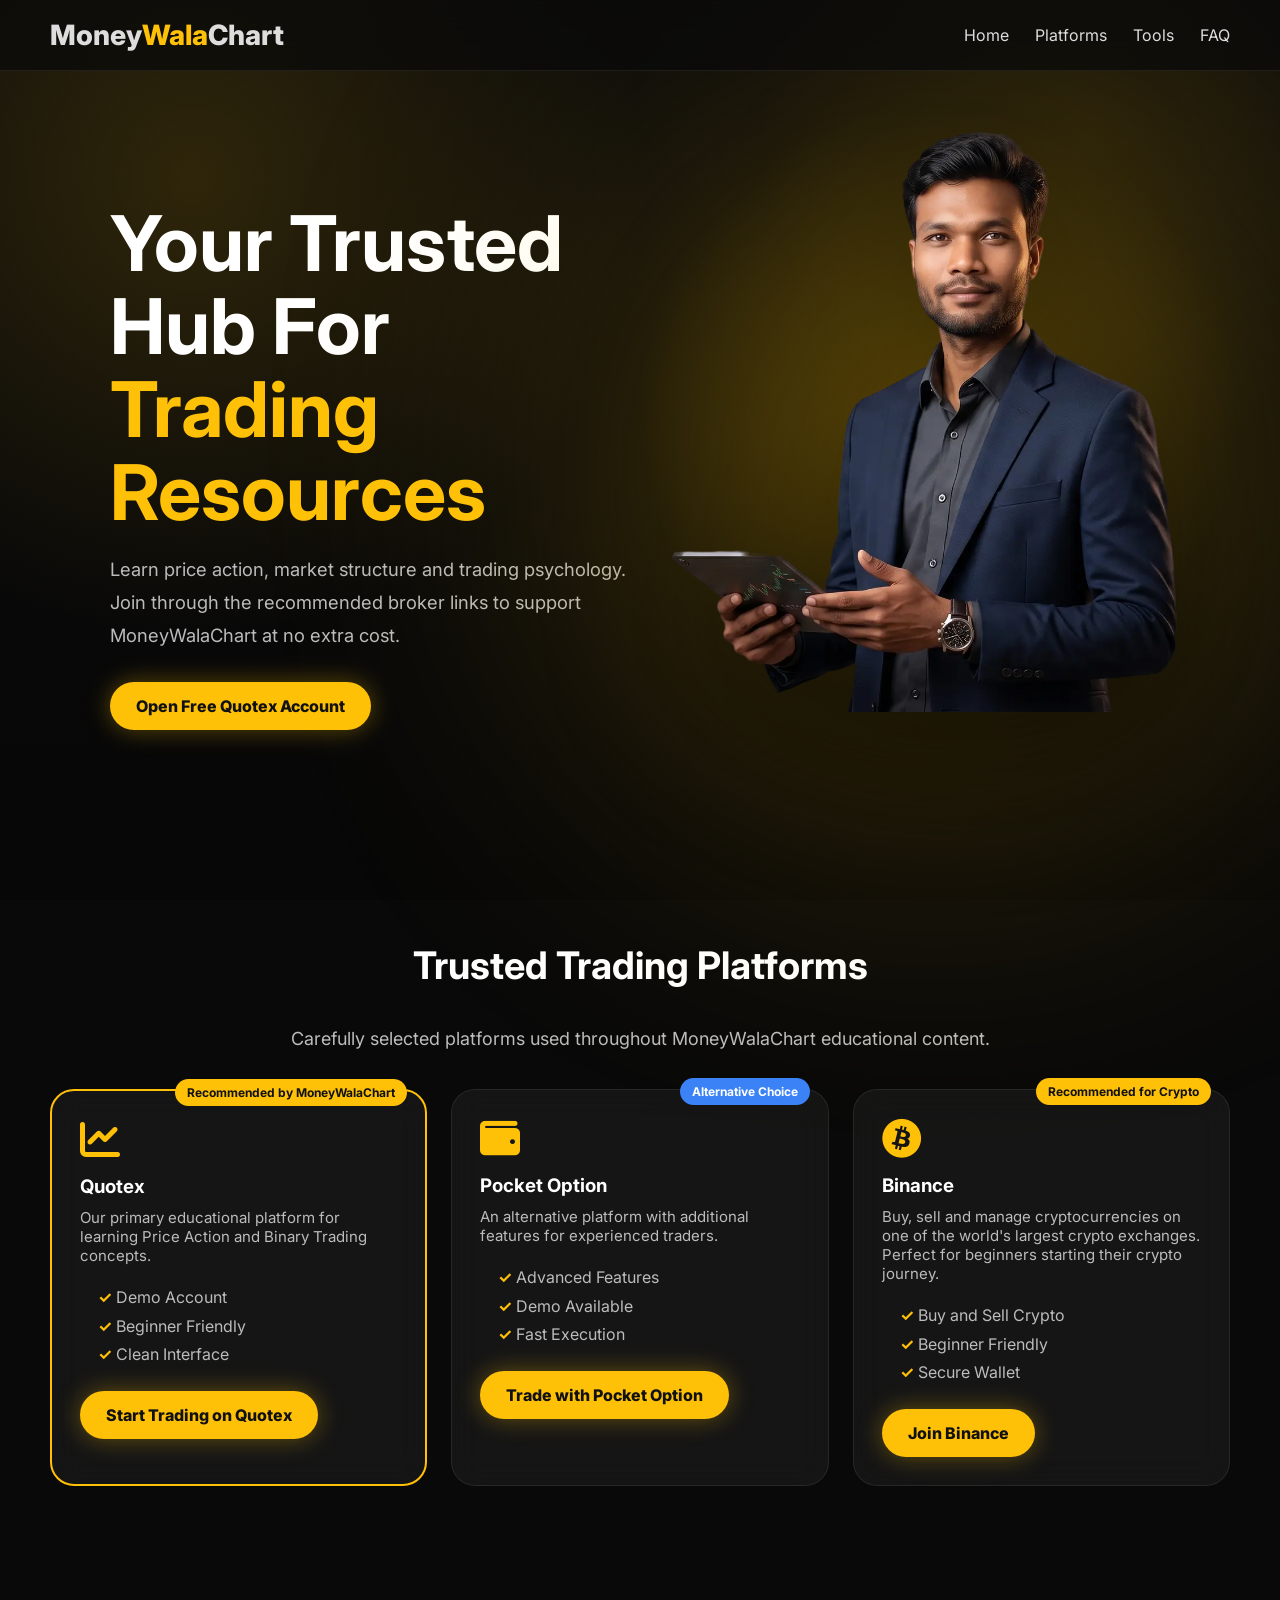
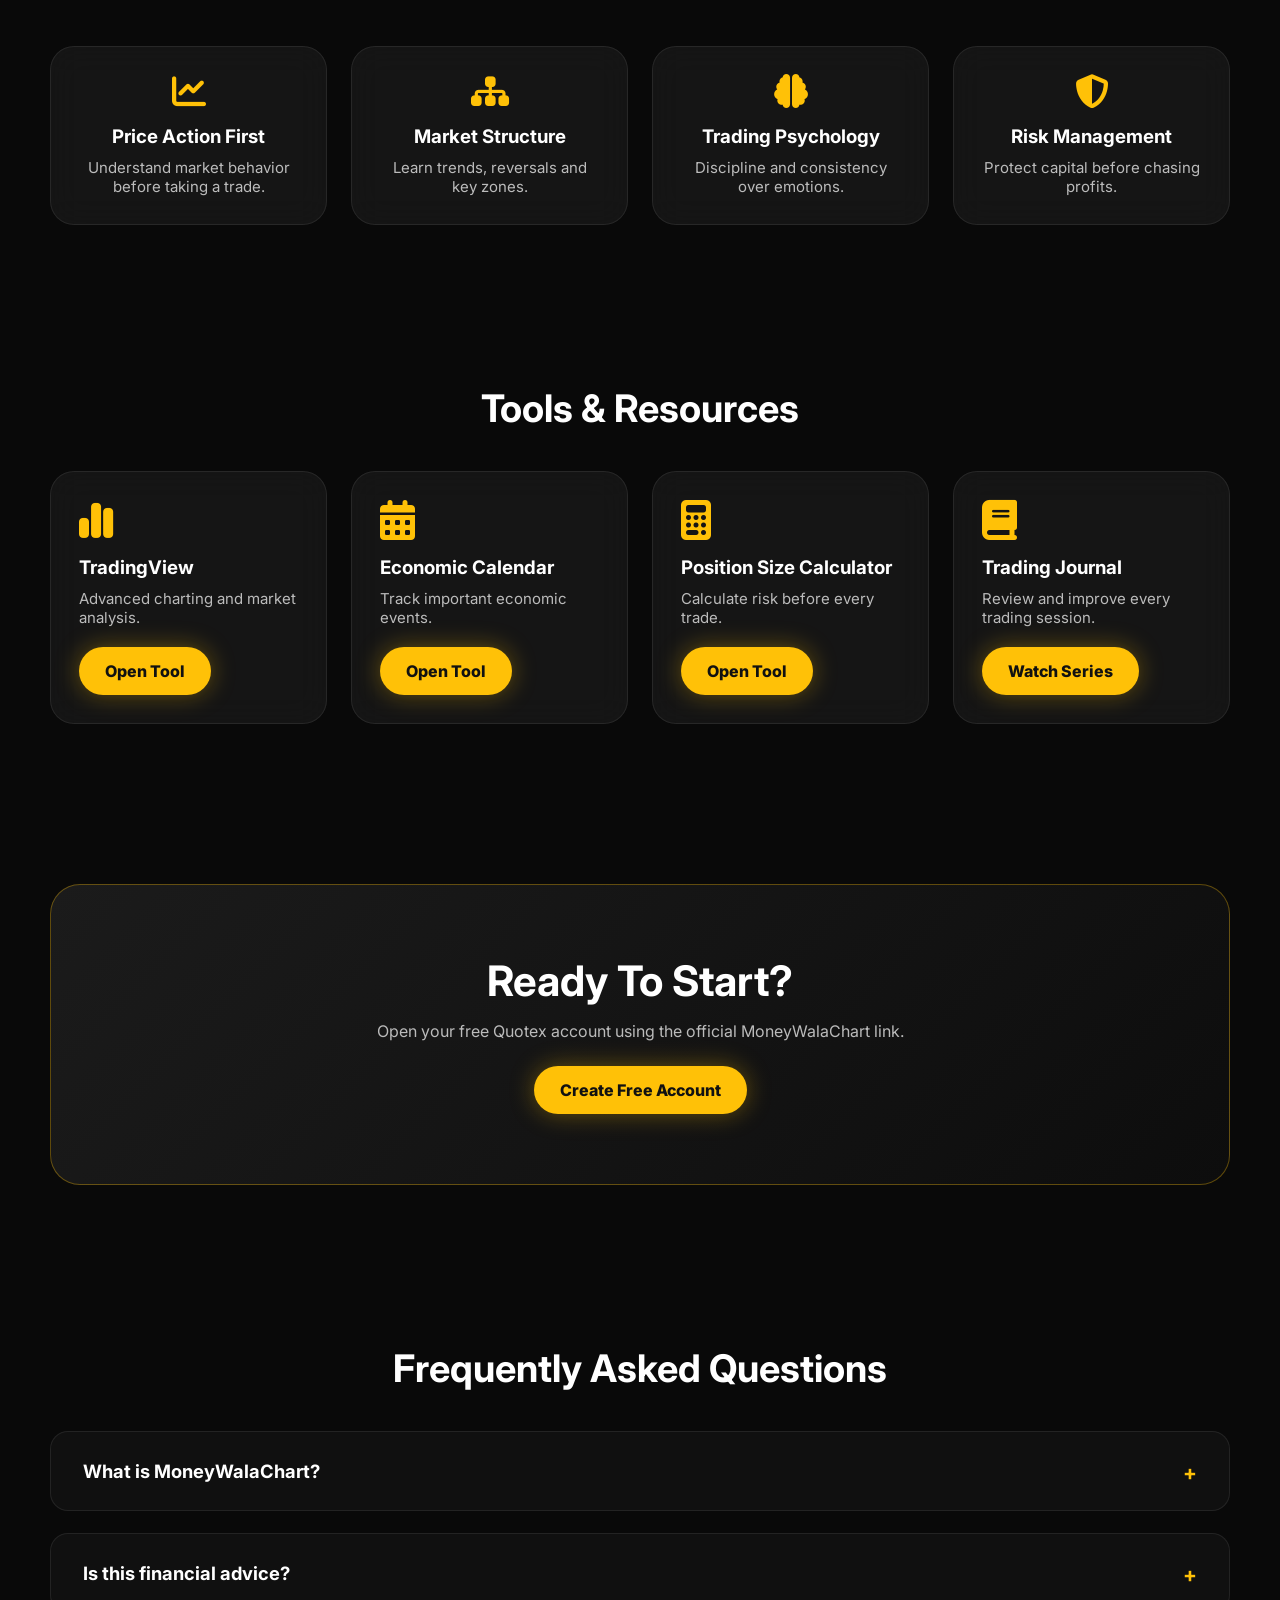
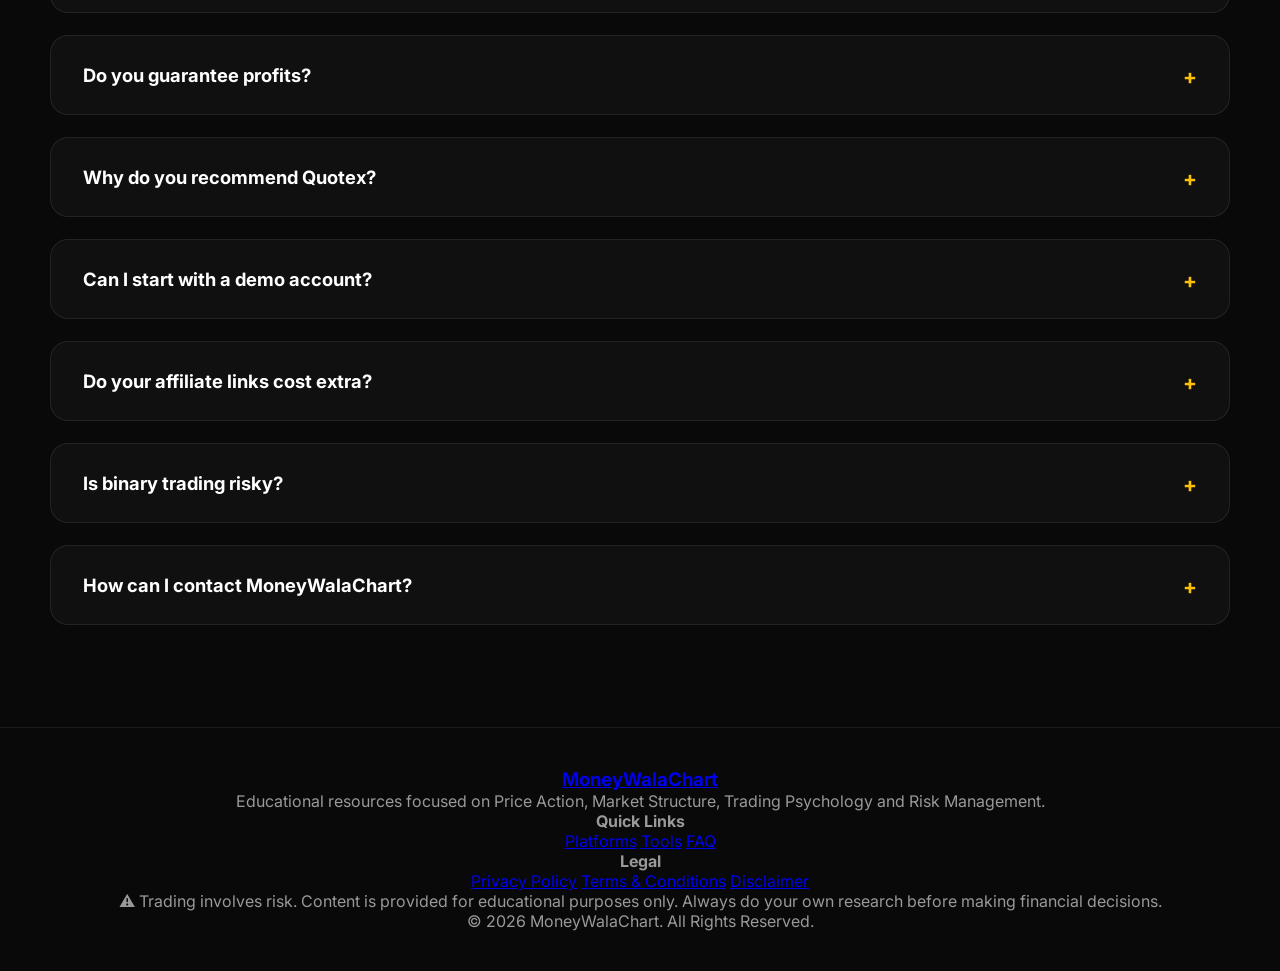
==== commit 0f33e875: "Updated Sections" ====
--- a/index.html
+++ b/index.html
@@ -125,40 +125,6 @@
 </div>
 </div></section>
 
-<section class="wrap sec reveal" id="platforms">
-<div class="grid">
-<div class="card recommended">
-<div class="badge">Recommended for Forex Traders</div>
-<i class="fa-solid fa-globe"></i>
-<h3>XM</h3>
-<p>A trusted trading platform with powerful tools for Forex, Indices, Commodities, Stocks, and more.</p>
-<ul style="margin:18px 0 22px 18px;color:#bcbcbc;line-height:1.8">
-<li>Free Demo Account</li><li>Beginner Friendly</li><li>Fast Order Execution</li>
-</ul>
-<a class="btn" href="https://affs.click/YX56B">Open XM Account</a>
-</div>
-<div class="card">
-<div class="badge" style="background:#3b82f6;color:#fff;">Recommended for Disciplined Traders</div>
-<i class="fa-solid fa-trophy"></i>
-<h3>FundedNext</h3>
-<p>Access Prop Trading Challenges and prove your skills with FundedNext.</p>
-<ul style="margin:18px 0 22px 18px;color:#bcbcbc;line-height:1.8">
-<li>CFD & Futures</li><li>Multiple Account Options</li><li>Clear Trading Rules</li>
-</ul>
-<a class="btn" href="https://fundednext.com/">Explore FundedNext</a>
-</div>
-<div class="card">
-<div class="badge">Coming soon</div>
-<i class="fa-brands fa-bitcoin"></i>
-<h3>XXXXXX</h3>
-<p>Buy, sell and manage cryptocurrencies on one of the world's largest crypto exchanges. Perfect for beginners starting their crypto journey.</p>
-<ul style="margin:18px 0 22px 18px;color:#bcbcbc;line-height:1.8">
-<li>Buy and Sell Crypto</li><li>Beginner Friendly</li><li>Secure Wallet</li>
-</ul>
-<a class="btn" href="###">Create Free Account</a>
-</div>
-</div></section>
-
 <section class="wrap sec reveal">
 <div class="grid trust-strip">
 <div class="card"><i class="fa-solid fa-chart-line"></i><h3>Price Action First</h3><p>Understand market behavior before taking a trade.</p></div>
